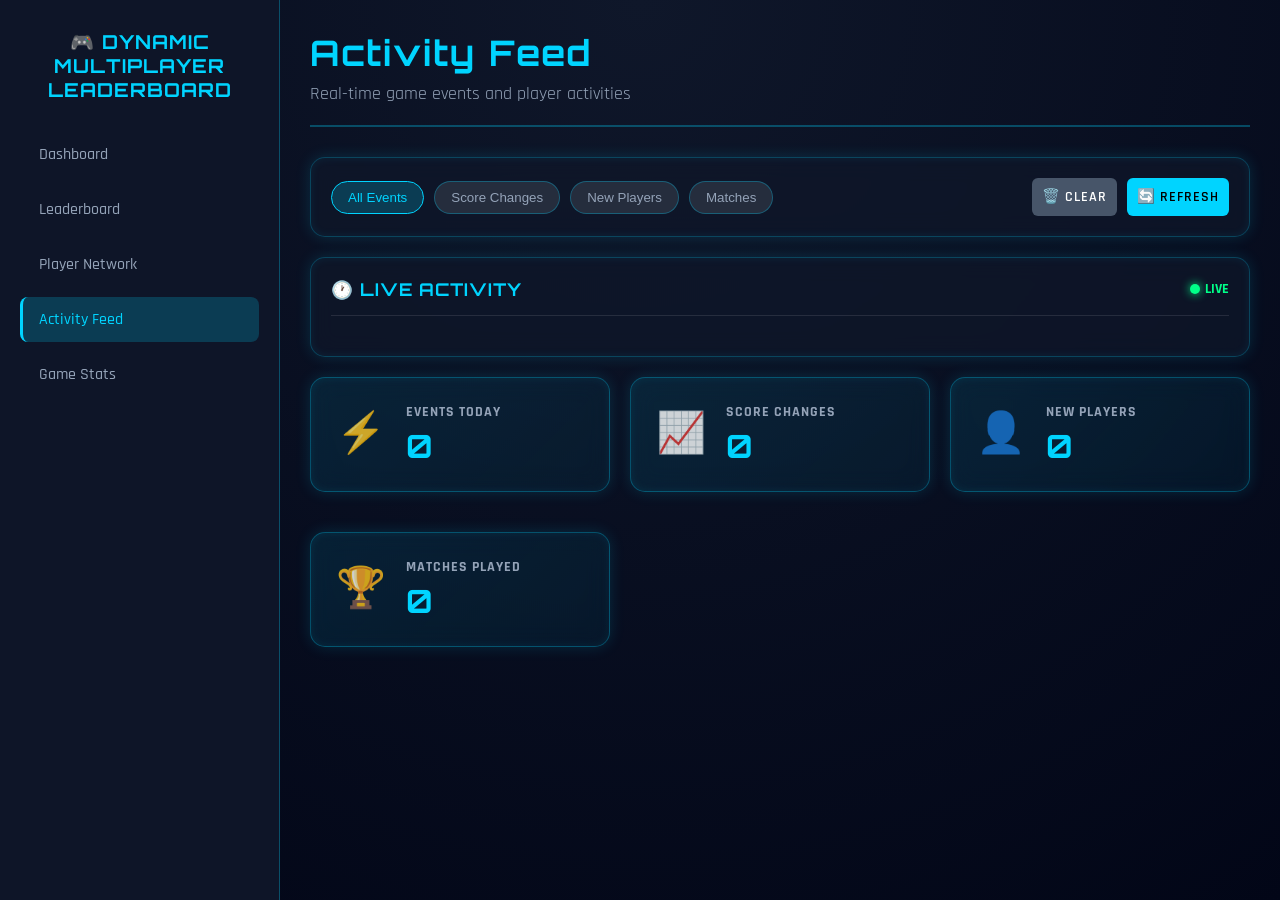
==== frontend/activity.html @ aacdef2e "Updated code for today's changes" ====
<!DOCTYPE html>
<html lang="en">
<head>
    <meta charset="UTF-8">
    <meta name="viewport" content="width=device-width, initial-scale=1.0">
    <title>🎮 DYNAMIC MULTIPLAYER LEADERBOARD - Activity Feed</title>
    <link rel="stylesheet" href="style.css">
    <link href="https://fonts.googleapis.com/css2?family=Orbitron:wght@400;600&family=Rajdhani:wght@400;600&display=swap" rel="stylesheet">
</head>
<body>
    <div class="dashboard-container">
        <!-- SIDEBAR -->
        <div class="sidebar">
            <h2>🎮 DYNAMIC MULTIPLAYER LEADERBOARD</h2>
            <nav>
                <a href="index.html" class="nav-link">Dashboard</a>
                <a href="leaderboard.html" class="nav-link">Leaderboard</a>
                <a href="network.html" class="nav-link">Player Network</a>
                <a href="activity.html" class="nav-link active">Activity Feed</a>
                <a href="stats.html" class="nav-link">Game Stats</a>
            </nav>
        </div>

        <!-- MAIN CONTENT -->
        <div class="main-content">
            <header class="page-header">
                <h1>Activity Feed</h1>
                <p>Real-time game events and player activities</p>
            </header>

            <!-- ACTIVITY CONTROLS -->
            <div class="card controls-card">
                <div class="activity-filters">
                    <button class="filter-btn active" data-filter="all">All Events</button>
                    <button class="filter-btn" data-filter="score">Score Changes</button>
                    <button class="filter-btn" data-filter="player">New Players</button>
                    <button class="filter-btn" data-filter="match">Matches</button>
                </div>
                <div class="control-buttons">
                    <button id="clear-activity-btn" class="btn secondary">🗑️ Clear</button>
                    <button id="refresh-activity-btn" class="btn primary">🔄 Refresh</button>
                </div>
            </div>

            <!-- ACTIVITY FEED -->
            <div class="card activity-card">
                <div class="card-header">
                    <h3>🕐 LIVE ACTIVITY</h3>
                    <div class="live-indicator">
                        <span class="dot"></span>
                        LIVE
                    </div>
                </div>
                <div class="activity-feed-full" id="activity-feed">
                    <!-- Populated by JavaScript -->
                </div>
            </div>

            <!-- ACTIVITY STATS -->
            <div class="stats-grid">
                <div class="card stat-card">
                    <div class="card-icon">⚡</div>
                    <div class="card-content">
                        <h3>Events Today</h3>
                        <div class="stat-value" id="events-today">0</div>
                    </div>
                </div>

                <div class="card stat-card">
                    <div class="card-icon">📈</div>
                    <div class="card-content">
                        <h3>Score Changes</h3>
                        <div class="stat-value" id="score-changes">0</div>
                    </div>
                </div>

                <div class="card stat-card">
                    <div class="card-icon">👤</div>
                    <div class="card-content">
                        <h3>New Players</h3>
                        <div class="stat-value" id="new-players">0</div>
                    </div>
                </div>

                <div class="card stat-card">
                    <div class="card-icon">🏆</div>
                    <div class="card-content">
                        <h3>Matches Played</h3>
                        <div class="stat-value" id="matches-played">0</div>
                    </div>
                </div>
            </div>
        </div>
    </div>

    <script src="script.js"></script>
</body>
</html>
---- frontend/style.css ----
* {
    margin: 0;
    padding: 0;
    box-sizing: border-box;
}

body {
    font-family: 'Rajdhani', sans-serif;
    background: radial-gradient(circle at top, #0f172a, #020617);
    color: #e2e8f0;
    min-height: 100vh;
}

/* DASHBOARD LAYOUT */

.dashboard-container {
    display: flex;
    min-height: 100vh;
}

.sidebar {
    width: 280px;
    background: rgba(15, 23, 42, 0.95);
    backdrop-filter: blur(20px);
    border-right: 1px solid rgba(0, 212, 255, 0.3);
    padding: 30px 20px;
    position: fixed;
    height: 100vh;
    overflow-y: auto;
    z-index: 100;
    transition: all 0.3s ease;
}

.sidebar h2 {
    font-family: 'Orbitron', sans-serif;
    font-size: 1.2em;
    color: #00d4ff;
    margin-bottom: 30px;
    text-align: center;
    letter-spacing: 1px;
}

.sidebar nav {
    display: flex;
    flex-direction: column;
    gap: 10px;
}

.nav-link {
    display: block;
    padding: 12px 16px;
    color: #94a3b8;
    text-decoration: none;
    border-radius: 8px;
    transition: all 0.3s ease;
    font-weight: 500;
    border-left: 3px solid transparent;
}

.nav-link:hover {
    background: rgba(0, 212, 255, 0.1);
    color: #00d4ff;
    transform: translateX(5px);
    border-left-color: #00d4ff;
}

.nav-link.active {
    background: rgba(0, 212, 255, 0.2);
    color: #00d4ff;
    border-left-color: #00d4ff;
}

.main-content {
    flex: 1;
    margin-left: 280px;
    padding: 30px;
    max-width: calc(100vw - 280px);
}

/* PAGE HEADER */

.page-header {
    margin-bottom: 30px;
    padding-bottom: 20px;
    border-bottom: 2px solid rgba(0, 212, 255, 0.3);
}

.page-header h1 {
    font-family: 'Orbitron', sans-serif;
    font-size: 2.2em;
    color: #00d4ff;
    margin-bottom: 8px;
    letter-spacing: 2px;
}

.page-header p {
    color: #94a3b8;
    font-size: 1.1em;
}

/* CARDS */

.card {
    background: rgba(15, 23, 42, 0.75);
    backdrop-filter: blur(12px);
    border-radius: 15px;
    padding: 20px;
    border: 1px solid rgba(0, 212, 255, 0.25);
    box-shadow:
        0 0 15px rgba(0, 212, 255, 0.15),
        inset 0 0 10px rgba(0, 212, 255, 0.08);
    transition: all 0.3s ease;
    margin-bottom: 20px;
}

.card:hover {
    box-shadow:
        0 0 25px rgba(0, 212, 255, 0.35),
        inset 0 0 15px rgba(0, 212, 255, 0.15);
    transform: translateY(-2px);
}

.card-header {
    display: flex;
    justify-content: space-between;
    align-items: center;
    margin-bottom: 20px;
    padding-bottom: 15px;
    border-bottom: 1px solid rgba(255, 255, 255, 0.1);
}

.card-header h3 {
    font-family: 'Orbitron', sans-serif;
    font-size: 1.1em;
    color: #00d4ff;
    letter-spacing: 1px;
}

/* STATS CARDS */

.stats-grid {
    display: grid;
    grid-template-columns: repeat(auto-fit, minmax(250px, 1fr));
    gap: 20px;
    margin-bottom: 30px;
}

.stat-card {
    display: flex;
    align-items: center;
    padding: 25px;
    background: linear-gradient(135deg, rgba(0, 212, 255, 0.1), rgba(0, 212, 255, 0.05));
    border: 1px solid rgba(0, 212, 255, 0.3);
}

.card-icon {
    font-size: 2.5em;
    margin-right: 20px;
    opacity: 0.8;
}

.card-content h3 {
    font-size: 0.9em;
    color: #94a3b8;
    margin-bottom: 5px;
    text-transform: uppercase;
    letter-spacing: 1px;
}

.stat-value {
    font-size: 2em;
    font-weight: bold;
    color: #00d4ff;
    font-family: 'Orbitron', sans-serif;
}

/* DASHBOARD GRID */

.dashboard-grid {
    display: grid;
    grid-template-columns: 1fr 1fr;
    gap: 20px;
}

.panel-card {
    padding: 25px;
}

.player-list {
    max-height: 300px;
    overflow-y: auto;
}

/* CONTROLS */

.controls-card {
    display: flex;
    justify-content: space-between;
    align-items: center;
    padding: 20px;
}

.control-buttons {
    display: flex;
    gap: 10px;
}

.button-group {
    display: flex;
    gap: 10px;
    flex-wrap: wrap;
}

/* CHARTS */

.charts-grid {
    display: grid;
    grid-template-columns: repeat(auto-fit, minmax(400px, 1fr));
    gap: 20px;
    margin-bottom: 30px;
}

.chart-card {
    padding: 25px;
}

.chart-container {
    height: 300px;
    position: relative;
}

/* NETWORK */

.network-container {
    position: relative;
    height: 600px;
}

.network-placeholder {
    position: absolute;
    top: 50%;
    left: 50%;
    transform: translate(-50%, -50%);
    text-align: center;
    color: #94a3b8;
}

.placeholder-content h4 {
    color: #00d4ff;
    margin-bottom: 10px;
}

.loading-spinner {
    width: 40px;
    height: 40px;
    border: 3px solid rgba(0, 212, 255, 0.3);
    border-top: 3px solid #00d4ff;
    border-radius: 50%;
    animation: spin 1s linear infinite;
    margin: 20px auto;
}

@keyframes spin {
    0% { transform: rotate(0deg); }
    100% { transform: rotate(360deg); }
}

.network-controls {
    display: flex;
    gap: 10px;
}

/* ACTIVITY */

.activity-feed-full {
    max-height: 600px;
    overflow-y: auto;
}

.activity-filters {
    display: flex;
    gap: 10px;
    flex-wrap: wrap;
}

.filter-btn {
    padding: 8px 16px;
    background: rgba(255, 255, 255, 0.1);
    border: 1px solid rgba(0, 212, 255, 0.3);
    color: #94a3b8;
    border-radius: 20px;
    cursor: pointer;
    transition: all 0.3s ease;
}

.filter-btn:hover,
.filter-btn.active {
    background: rgba(0, 212, 255, 0.2);
    color: #00d4ff;
    border-color: #00d4ff;
}

/* LEADERBOARD */

.leaderboard-container {
    background: rgba(15, 23, 42, 0.75);
    backdrop-filter: blur(12px);
    border-radius: 15px;
    padding: 25px;
    border: 1px solid rgba(0, 212, 255, 0.25);
    box-shadow:
        0 0 15px rgba(0, 212, 255, 0.15),
        inset 0 0 10px rgba(0, 212, 255, 0.08);
}

.leaderboard-header {
    display: flex;
    justify-content: space-between;
    align-items: center;
    margin-bottom: 20px;
    padding-bottom: 15px;
    border-bottom: 1px solid rgba(255, 255, 255, 0.1);
}

.leaderboard-header h2 {
    font-family: 'Orbitron', sans-serif;
    font-size: 1.5em;
    color: #00d4ff;
    letter-spacing: 1px;
}

.search-container {
    display: flex;
    gap: 10px;
    align-items: center;
}

.search-input {
    padding: 8px 12px;
    background: rgba(255, 255, 255, 0.1);
    border: 1px solid rgba(0, 212, 255, 0.3);
    border-radius: 6px;
    color: #e2e8f0;
    font-size: 0.9em;
}

.search-input::placeholder {
    color: #94a3b8;
}

.search-input:focus {
    outline: none;
    border-color: #00d4ff;
    box-shadow: 0 0 10px rgba(0, 212, 255, 0.3);
}

.leaderboard-table {
    width: 100%;
    border-collapse: collapse;
    margin-top: 20px;
}

.leaderboard-table th,
.leaderboard-table td {
    padding: 12px 15px;
    text-align: left;
    border-bottom: 1px solid rgba(255, 255, 255, 0.1);
}

.leaderboard-table th {
    background: rgba(0, 212, 255, 0.1);
    color: #00d4ff;
    font-weight: 600;
    text-transform: uppercase;
    font-size: 0.8em;
    letter-spacing: 1px;
}

.leaderboard-table tbody tr {
    transition: all 0.3s ease;
    position: relative;
}

.leaderboard-table tbody tr:hover {
    background: rgba(0, 212, 255, 0.05);
}

.rank-cell {
    font-weight: bold;
    color: #00d4ff;
    font-family: 'Orbitron', sans-serif;
}

.player-name {
    font-weight: 500;
    color: #e2e8f0;
}

.score-cell {
    font-weight: bold;
    color: #00d4ff;
    font-family: 'Orbitron', sans-serif;
}

.change-cell {
    font-weight: bold;
}

.change-up {
    color: #10b981;
}

.change-down {
    color: #ef4444;
}

.change-neutral {
    color: #94a3b8;
}

.player-row {
    transition: all 0.5s ease;
}

.player-row.moving-up {
    animation: moveUp 0.5s ease-out;
}

.player-row.moving-down {
    animation: moveDown 0.5s ease-out;
}

@keyframes moveUp {
    0% { transform: translateY(0); background: rgba(16, 185, 129, 0.2); }
    50% { transform: translateY(-10px); background: rgba(16, 185, 129, 0.3); }
    100% { transform: translateY(0); background: transparent; }
}

@keyframes moveDown {
    0% { transform: translateY(0); background: rgba(239, 68, 68, 0.2); }
    50% { transform: translateY(10px); background: rgba(239, 68, 68, 0.3); }
    100% { transform: translateY(0); background: transparent; }
}

/* MODAL */

.modal {
    display: none;
    position: fixed;
    z-index: 1000;
    left: 0;
    top: 0;
    width: 100%;
    height: 100%;
    background: rgba(0, 0, 0, 0.8);
    backdrop-filter: blur(5px);
}

.modal-content {
    background: rgba(15, 23, 42, 0.95);
    backdrop-filter: blur(20px);
    margin: 10% auto;
    padding: 30px;
    border: 1px solid rgba(0, 212, 255, 0.3);
    border-radius: 15px;
    width: 90%;
    max-width: 500px;
    box-shadow: 0 0 30px rgba(0, 212, 255, 0.3);
}

.modal-header {
    display: flex;
    justify-content: space-between;
    align-items: center;
    margin-bottom: 25px;
    padding-bottom: 15px;
    border-bottom: 1px solid rgba(255, 255, 255, 0.1);
}

.modal-header h2 {
    font-family: 'Orbitron', sans-serif;
    color: #00d4ff;
    font-size: 1.3em;
    letter-spacing: 1px;
}

.close {
    color: #94a3b8;
    font-size: 28px;
    font-weight: bold;
    cursor: pointer;
    transition: color 0.3s ease;
}

.close:hover {
    color: #ef4444;
}

.form-group {
    margin-bottom: 20px;
}

.form-group label {
    display: block;
    margin-bottom: 8px;
    color: #e2e8f0;
    font-weight: 500;
}

.form-group input {
    width: 100%;
    padding: 12px;
    background: rgba(255, 255, 255, 0.1);
    border: 1px solid rgba(0, 212, 255, 0.3);
    border-radius: 8px;
    color: #e2e8f0;
    font-size: 1em;
}

.form-group input:focus {
    outline: none;
    border-color: #00d4ff;
    box-shadow: 0 0 10px rgba(0, 212, 255, 0.3);
}

.form-group input::placeholder {
    color: #94a3b8;
}

/* BUTTONS */

.btn {
    padding: 12px 24px;
    border: none;
    border-radius: 8px;
    cursor: pointer;
    font-weight: 500;
    font-size: 0.9em;
    text-transform: uppercase;
    letter-spacing: 1px;
    transition: all 0.3s ease;
    display: inline-flex;
    align-items: center;
    gap: 8px;
}

.btn-primary {
    background: linear-gradient(135deg, #00d4ff, #0099cc);
    color: #ffffff;
    box-shadow: 0 4px 15px rgba(0, 212, 255, 0.3);
}

.btn-primary:hover {
    background: linear-gradient(135deg, #33e0ff, #00ccff);
    box-shadow: 0 6px 20px rgba(0, 212, 255, 0.5);
    transform: translateY(-2px);
}

.btn-secondary {
    background: rgba(255, 255, 255, 0.1);
    color: #94a3b8;
    border: 1px solid rgba(0, 212, 255, 0.3);
}

.btn-secondary:hover {
    background: rgba(0, 212, 255, 0.2);
    color: #00d4ff;
    border-color: #00d4ff;
    transform: translateY(-1px);
}

.btn-success {
    background: linear-gradient(135deg, #10b981, #059669);
    color: #ffffff;
    box-shadow: 0 4px 15px rgba(16, 185, 129, 0.3);
}

.btn-success:hover {
    background: linear-gradient(135deg, #34d399, #10b981);
    box-shadow: 0 6px 20px rgba(16, 185, 129, 0.5);
    transform: translateY(-2px);
}

.btn-danger {
    background: linear-gradient(135deg, #ef4444, #dc2626);
    color: #ffffff;
    box-shadow: 0 4px 15px rgba(239, 68, 68, 0.3);
}

.btn-danger:hover {
    background: linear-gradient(135deg, #f87171, #ef4444);
    box-shadow: 0 6px 20px rgba(239, 68, 68, 0.5);
    transform: translateY(-2px);
}

.btn-icon {
    padding: 8px 12px;
    font-size: 1.2em;
}

.btn-small {
    padding: 8px 16px;
    font-size: 0.8em;
}

/* RESPONSIVE */

@media (max-width: 768px) {
    .sidebar {
        width: 100%;
        height: auto;
        position: relative;
        padding: 20px;
    }

    .main-content {
        margin-left: 0;
        padding: 20px;
    }

    .dashboard-grid {
        grid-template-columns: 1fr;
    }

    .stats-grid {
        grid-template-columns: 1fr;
    }

    .charts-grid {
        grid-template-columns: 1fr;
    }

    .leaderboard-table {
        font-size: 0.9em;
    }

    .leaderboard-table th,
    .leaderboard-table td {
        padding: 8px 10px;
    }
}

@media (max-width: 480px) {
    .modal-content {
        margin: 5% auto;
        padding: 20px;
        width: 95%;
    }

    .btn {
        padding: 10px 20px;
        font-size: 0.8em;
    }

    .control-buttons {
        flex-direction: column;
        gap: 8px;
    }
}

/* PANELS */

.panel {
    background: rgba(15, 23, 42, 0.75);
    backdrop-filter: blur(12px);
    border-radius: 15px;
    padding: 20px;
    border: 1px solid rgba(0,212,255,0.25);
    box-shadow:
        0 0 15px rgba(0,212,255,0.15),
        inset 0 0 10px rgba(0,212,255,0.08);
    transition: 0.3s;
}

.panel:hover {
    box-shadow:
        0 0 25px rgba(0,212,255,0.35),
        inset 0 0 15px rgba(0,212,255,0.15);
}

.panel-header {
    display: flex;
    justify-content: space-between;
    align-items: center;
    margin-bottom: 20px;
    padding-bottom: 10px;
    border-bottom: 2px solid rgba(0, 212, 255, 0.3);
}

.panel-header h2 {
    font-family: 'Orbitron', sans-serif;
    font-size: 1.1em;
    letter-spacing: 2px;
    color: #00d4ff;
}

/* LIVE INDICATOR */

.live-indicator {
    display: flex;
    align-items: center;
    gap: 5px;
    color: #00ff88;
    font-size: 0.9em;
    font-weight: bold;
}

.dot {
    width: 10px;
    height: 10px;
    background: #00ff88;
    border-radius: 50%;
    box-shadow: 0 0 10px #00ff88;
    animation: pulse 1.5s infinite;
}

@keyframes pulse {
    0% { opacity: 1; transform: scale(1); }
    50% { opacity: 0.4; transform: scale(1.2); }
    100% { opacity: 1; transform: scale(1); }
}

/* TOP PLAYERS */

.player-card {
    display: flex;
    align-items: center;
    padding: 10px;
    background: rgba(255,255,255,0.03);
    border-radius: 10px;
    margin-bottom: 10px;
    border-left: 3px solid #00d4ff;
    transition: all 0.3s;
}

.player-card:hover {
    transform: translateX(6px);
    background: rgba(0,212,255,0.1);
}

.rank-badge {
    width: 30px;
    height: 30px;
    background: linear-gradient(45deg, #ffd700, #ffa500);
    border-radius: 50%;
    display: flex;
    align-items: center;
    justify-content: center;
    font-weight: bold;
    margin-right: 10px;
}

.player-info {
    flex: 1;
}

.player-name {
    font-weight: 600;
}

.player-score {
    color: #00d4ff;
    font-size: 0.9em;
}

/* LEADERBOARD */

.leaderboard-table {
    overflow-x: auto;
    max-height: 500px;
    overflow-y: auto;
}

table {
    width: 100%;
    border-collapse: collapse;
}

th {
    text-align: left;
    padding: 10px;
    background: rgba(0,212,255,0.2);
    font-weight: 600;
    position: sticky;
    top: 0;
    color: #00eaff;
    letter-spacing: 1px;
}

td {
    padding: 10px;
    border-bottom: 1px solid rgba(255,255,255,0.05);
}

tbody tr{
    transition: all 0.4s ease;
}

tr:hover {
    background: rgba(0,212,255,0.08);
    transform: scale(1.02);
}

.player-row {
    transition: transform 0.4s ease, background 0.3s ease;
}

.player-row:hover {
    background: rgba(255,255,255,0.05);
}

.rank-1 { color: #ffd700; font-weight: bold; }
.rank-2 { color: #c0c0c0; font-weight: bold; }
.rank-3 { color: #cd7f32; font-weight: bold; }

.status-online { color: #00ff88; }
.status-offline { color: #ff4444; }

/* BUTTONS */

.btn-score {
    background: transparent;
    border: 1px solid #00d4ff;
    color: #00d4ff;
    padding: 5px 10px;
    border-radius: 5px;
    cursor: pointer;
    transition: all 0.3s;
}

.btn-score:hover {
    background: #00d4ff;
    color: #000;
    box-shadow: 0 0 10px #00d4ff;
}

.btn {
    padding: 10px;
    border: none;
    border-radius: 6px;
    cursor: pointer;
    font-family: 'Rajdhani', sans-serif;
    font-weight: 600;
    transition: all 0.3s;
}

.btn.primary {
    background: #00d4ff;
    color: #000;
}

.btn.success {
    background: #00ff88;
    color: #000;
}

.btn.secondary {
    background: #475569;
    color: #fff;
}

.btn:hover {
    transform: translateY(-2px);
    box-shadow: 0 0 15px rgba(0,212,255,0.4);
}

/* ACTIVITY FEED */

.activity-feed {
    max-height: 300px;
    overflow-y: auto;
    margin-bottom: 20px;
}

.activity-item {
    padding: 10px;
    border-left: 3px solid #00d4ff;
    background: rgba(255,255,255,0.02);
    margin-bottom: 10px;
    font-size: 0.9em;
}

.activity-time {
    color: #94a3b8;
    font-size: 0.8em;
    display: block;
    margin-top: 5px;
}

.activity-gain { color: #00ff88; }
.activity-loss { color: #ff4d4d; }

/* CONTROL PANEL */

.control-panel {
    margin-top: 20px;
    padding-top: 20px;
    border-top: 1px solid rgba(255,255,255,0.1);
}

.button-group {
    display: grid;
    grid-template-columns: 1fr 1fr;
    gap: 10px;
    margin: 15px 0;
}

.stats-box {
    background: rgba(0,0,0,0.3);
    padding: 15px;
    border-radius: 10px;
}

.stats-box h4 {
    color: #00d4ff;
    margin-bottom: 10px;
}

.stats-box p { margin: 5px 0; }

.stats-box span {
    float: right;
    color: #fff;
    font-weight: bold;
}

/* MODAL */

.modal {
    display: block;
    opacity: 0;
    pointer-events: none;
    position: fixed;
    z-index: 1000;
    left: 0;
    top: 0;
    width: 100%;
    height: 100%;
    background: rgba(0,0,0,0.8);
    transition: opacity 0.2s ease;
}

.modal.open {
    opacity: 1;
    pointer-events: auto;
}

.modal-content {
    background: #0f172a;
    margin: 15% auto;
    padding: 20px;
    border: 1px solid #00d4ff;
    width: 400px;
    border-radius: 10px;
}

.close {
    color: #fff;
    float: right;
    font-size: 28px;
    cursor: pointer;
}

.close:hover { color: #00d4ff; }

.form-group { margin-bottom: 15px; }

.form-group label {
    display: block;
    margin-bottom: 5px;
}

.form-group input {
    width: 100%;
    padding: 8px;
    background: rgba(255,255,255,0.1);
    border: 1px solid #333;
    color: #fff;
    border-radius: 5px;
}

/* SEARCH */

.search-box input {
    padding: 5px 10px;
    background: rgba(255,255,255,0.1);
    border: 1px solid #00d4ff;
    color: #fff;
    border-radius: 20px;
}

/* RESPONSIVE */

@media (max-width: 1200px) {
    .main-dashboard {
        grid-template-columns: 1fr;
    }

    .panel {
        margin-bottom: 20px;
    }
}

/* SCROLLBAR */

::-webkit-scrollbar {
    width: 8px;
    height: 8px;
}

::-webkit-scrollbar-track {
    background: rgba(255,255,255,0.05);
}

::-webkit-scrollbar-thumb {
    background: #00d4ff;
    border-radius: 4px;
}

::-webkit-scrollbar-thumb:hover {
    background: #00a3cc;
}

/* SCORE POPUP */

.score-popup{
    position:fixed;
    bottom:40px;
    right:40px;
    background:#00ff88;
    color:#000;
    padding:10px 18px;
    border-radius:10px;
    font-weight:bold;
    animation:popup 1.5s forwards;
}

@keyframes popup{
    0%{opacity:0;transform:translateY(20px);}
    50%{opacity:1;}
    100%{opacity:0;transform:translateY(-20px);}
}

.score-up{
    animation:scoreUp 0.6s;
    color:#00ff88;
}

.score-down{
    animation:scoreDown 0.6s;
    color:#ff5555;
}

@keyframes scoreUp{
    0%{transform:scale(1);}
    50%{transform:scale(1.3);}
    100%{transform:scale(1);}
}

@keyframes scoreDown{
    0%{transform:scale(1);}
    50%{transform:scale(1.3);}
    100%{transform:scale(1);}
}

.activity-feed{
    max-height:300px;
    overflow-y:auto;
}

.activity-item{
    padding:10px;
    border-left:3px solid #00d4ff;
    background:rgba(255,255,255,0.03);
    margin-bottom:8px;
    font-size:0.9em;
    animation:fadeIn 0.3s ease;
}

@keyframes fadeIn{
    from{opacity:0;transform:translateX(-5px);}
    to{opacity:1;transform:translateX(0);}
}
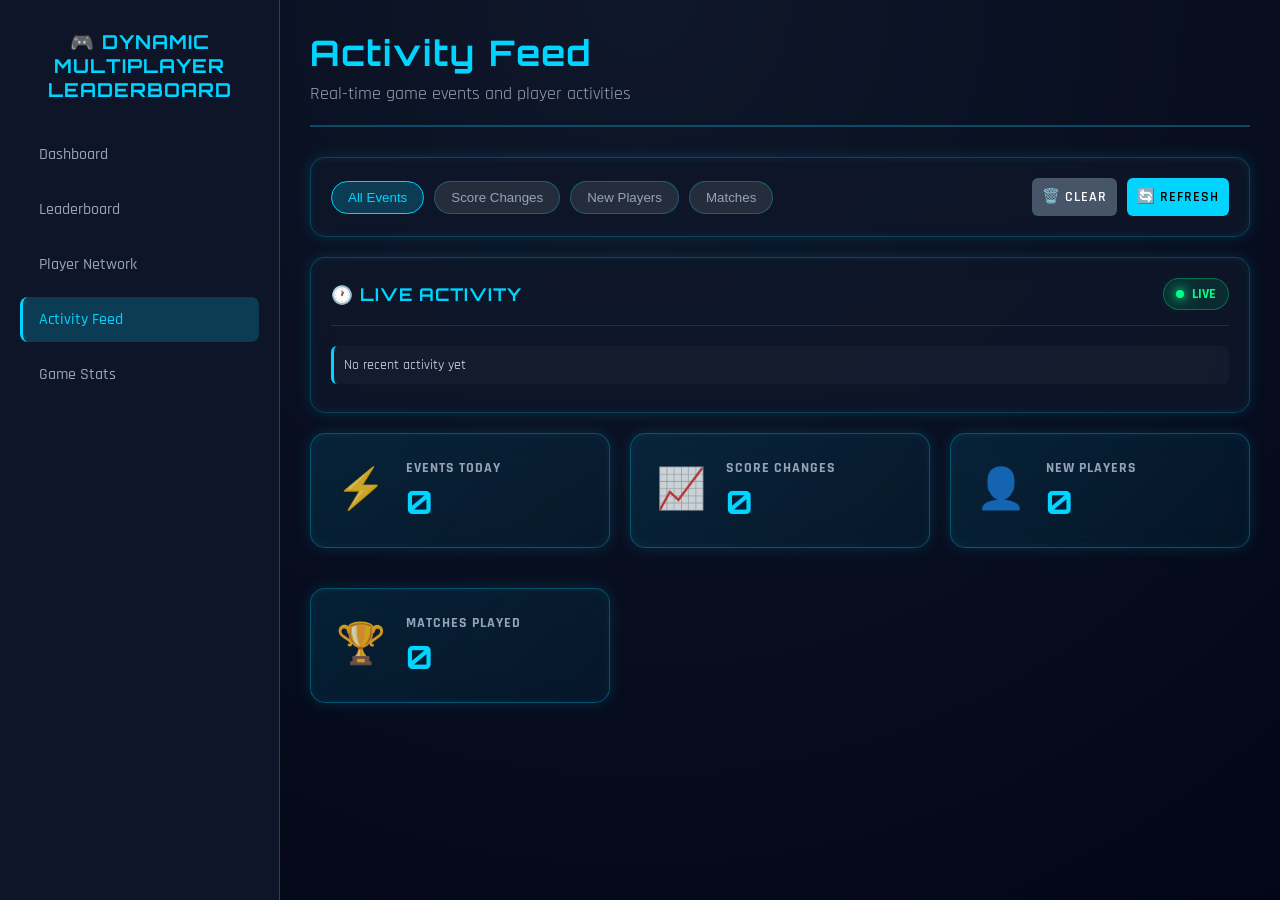
==== commit ba59f170: "Changed the .cpp codes to sim[ple ones" ====
--- a/frontend/activity.html
+++ b/frontend/activity.html
@@ -94,5 +94,6 @@
     </div>
 
     <script src="script.js"></script>
+    <script src="activity.js"></script>
 </body>
 </html>
--- a/frontend/style.css
+++ b/frontend/style.css
@@ -136,6 +136,23 @@
     letter-spacing: 1px;
 }
 
+.header-right {
+    display: flex;
+    align-items: center;
+    gap: 20px;
+}
+
+.last-updated {
+    font-size: 0.85em;
+    color: #94a3b8;
+    font-weight: 500;
+}
+
+.last-updated #update-time {
+    color: #00d4ff;
+    font-weight: bold;
+}
+
 /* STATS CARDS */
 
 .stats-grid {
@@ -358,6 +375,17 @@
     width: 100%;
     border-collapse: collapse;
     margin-top: 20px;
+    background: linear-gradient(135deg, rgba(0, 212, 255, 0.02) 0%, rgba(0, 255, 136, 0.02) 50%, rgba(0, 212, 255, 0.02) 100%);
+    background-size: 200% 200%;
+    animation: tableGlow 8s ease-in-out infinite;
+    border-radius: 8px;
+    overflow: hidden;
+}
+
+@keyframes tableGlow {
+    0% { background-position: 0% 50%; }
+    50% { background-position: 100% 50%; }
+    100% { background-position: 0% 50%; }
 }
 
 .leaderboard-table th,
@@ -389,6 +417,26 @@
     font-weight: bold;
     color: #00d4ff;
     font-family: 'Orbitron', sans-serif;
+    position: relative;
+}
+
+.rank-cell::before {
+    content: '';
+    position: absolute;
+    top: 50%;
+    left: 50%;
+    width: 20px;
+    height: 20px;
+    background: radial-gradient(circle, rgba(0, 212, 255, 0.2) 0%, transparent 70%);
+    border-radius: 50%;
+    transform: translate(-50%, -50%);
+    animation: rankPulse 3s ease-in-out infinite;
+    pointer-events: none;
+}
+
+@keyframes rankPulse {
+    0%, 100% { opacity: 0.3; transform: translate(-50%, -50%) scale(0.8); }
+    50% { opacity: 0.6; transform: translate(-50%, -50%) scale(1.2); }
 }
 
 .player-name {
@@ -440,6 +488,50 @@
     0% { transform: translateY(0); background: rgba(239, 68, 68, 0.2); }
     50% { transform: translateY(10px); background: rgba(239, 68, 68, 0.3); }
     100% { transform: translateY(0); background: transparent; }
+}
+
+/* SCORE CHANGE ANIMATIONS */
+.score-up {
+    animation: scoreFlashUp 1s ease-out;
+}
+
+.score-down {
+    animation: scoreFlashDown 1s ease-out;
+}
+
+@keyframes scoreFlashUp {
+    0% { background: rgba(16, 185, 129, 0.3); color: #10b981; transform: scale(1.05); }
+    50% { background: rgba(16, 185, 129, 0.5); color: #10b981; transform: scale(1.1); }
+    100% { background: transparent; color: #00d4ff; transform: scale(1); }
+}
+
+@keyframes scoreFlashDown {
+    0% { background: rgba(239, 68, 68, 0.3); color: #ef4444; transform: scale(1.05); }
+    50% { background: rgba(239, 68, 68, 0.5); color: #ef4444; transform: scale(1.1); }
+    100% { background: transparent; color: #00d4ff; transform: scale(1); }
+}
+
+/* FLOATING SCORE CHANGES */
+.score-change-float {
+    position: absolute;
+    font-weight: bold;
+    font-size: 14px;
+    pointer-events: none;
+    animation: floatUp 1.5s ease-out forwards;
+    z-index: 10;
+}
+
+.score-change-float.up {
+    color: #10b981;
+}
+
+.score-change-float.down {
+    color: #ef4444;
+}
+
+@keyframes floatUp {
+    0% { opacity: 1; transform: translateY(0) scale(1); }
+    100% { opacity: 0; transform: translateY(-30px) scale(1.2); }
 }
 
 /* MODAL */
@@ -699,25 +791,67 @@
 .live-indicator {
     display: flex;
     align-items: center;
-    gap: 5px;
+    gap: 8px;
     color: #00ff88;
     font-size: 0.9em;
     font-weight: bold;
+    background: rgba(0, 255, 136, 0.1);
+    padding: 6px 12px;
+    border-radius: 20px;
+    border: 1px solid rgba(0, 255, 136, 0.3);
+    animation: liveGlow 2s ease-in-out infinite alternate;
 }
 
 .dot {
-    width: 10px;
-    height: 10px;
+    width: 8px;
+    height: 8px;
     background: #00ff88;
     border-radius: 50%;
-    box-shadow: 0 0 10px #00ff88;
-    animation: pulse 1.5s infinite;
+    box-shadow: 0 0 10px #00ff88, 0 0 20px #00ff88;
+    animation: pulse 1s infinite ease-in-out;
+}
+
+@keyframes liveGlow {
+    0% { box-shadow: 0 0 5px rgba(0, 255, 136, 0.3); }
+    100% { box-shadow: 0 0 15px rgba(0, 255, 136, 0.5), 0 0 25px rgba(0, 255, 136, 0.2); }
 }
 
 @keyframes pulse {
-    0% { opacity: 1; transform: scale(1); }
-    50% { opacity: 0.4; transform: scale(1.2); }
-    100% { opacity: 1; transform: scale(1); }
+    0% { opacity: 1; transform: scale(1); box-shadow: 0 0 10px #00ff88, 0 0 20px #00ff88; }
+    50% { opacity: 0.7; transform: scale(1.4); box-shadow: 0 0 15px #00ff88, 0 0 30px #00ff88; }
+    100% { opacity: 1; transform: scale(1); box-shadow: 0 0 10px #00ff88, 0 0 20px #00ff88; }
+}
+
+/* LEADERBOARD UPDATING ANIMATION */
+.leaderboard-card.updating {
+    animation: leaderboardUpdate 0.5s ease-out;
+    box-shadow: 0 0 30px rgba(0, 212, 255, 0.3), inset 0 0 30px rgba(0, 212, 255, 0.1);
+}
+
+@keyframes leaderboardUpdate {
+    0% { box-shadow: 0 0 0 rgba(0, 212, 255, 0.3), inset 0 0 0 rgba(0, 212, 255, 0.1); }
+    50% { box-shadow: 0 0 40px rgba(0, 212, 255, 0.5), inset 0 0 40px rgba(0, 212, 255, 0.2); }
+    100% { box-shadow: 0 0 30px rgba(0, 212, 255, 0.3), inset 0 0 30px rgba(0, 212, 255, 0.1); }
+}
+
+/* ROW ENTRANCE ANIMATION */
+.player-row.new-row {
+    animation: rowEntrance 0.6s ease-out;
+}
+
+@keyframes rowEntrance {
+    0% {
+        opacity: 0;
+        transform: translateX(-20px) scale(0.95);
+    }
+    50% {
+        opacity: 0.7;
+        transform: translateX(5px) scale(1.02);
+    }
+    100% {
+        opacity: 1;
+        transform: translateX(0) scale(1);
+    }
 }
 
 /* TOP PLAYERS */
@@ -862,6 +996,101 @@
 .btn:hover {
     transform: translateY(-2px);
     box-shadow: 0 0 15px rgba(0,212,255,0.4);
+}
+
+/* ACTIVITY FEED */
+
+.activity-feed {
+    max-height: 300px;
+    overflow-y: auto;
+}
+
+.activity-item {
+    padding: 10px 12px;
+    margin-bottom: 8px;
+    border-radius: 6px;
+    background: rgba(255, 255, 255, 0.03);
+    border-left: 3px solid rgba(0, 212, 255, 0.3);
+    transition: all 0.3s ease;
+    font-size: 0.9em;
+}
+
+.activity-item:hover {
+    background: rgba(0, 212, 255, 0.05);
+    border-left-color: #00d4ff;
+    transform: translateX(2px);
+}
+
+.activity-item.activity-gain {
+    border-left-color: #10b981;
+    background: rgba(16, 185, 129, 0.05);
+}
+
+.activity-item.activity-loss {
+    border-left-color: #ef4444;
+    background: rgba(239, 68, 68, 0.05);
+}
+
+/* TOP PLAYERS */
+
+.top-player-item {
+    display: grid;
+    grid-template-columns: auto 1fr auto;
+    align-items: center;
+    gap: 12px;
+    padding: 14px 16px;
+    margin-bottom: 10px;
+    border-radius: 12px;
+    background: rgba(255, 255, 255, 0.03);
+    border: 1px solid rgba(255, 255, 255, 0.08);
+    transition: all 0.3s ease;
+    font-size: 0.9em;
+}
+
+.top-player-item:hover {
+    background: rgba(0, 212, 255, 0.05);
+    border-color: rgba(0, 212, 255, 0.3);
+    transform: translateY(-1px);
+    box-shadow: 0 4px 12px rgba(0, 212, 255, 0.15);
+}
+
+.top-player-item.score-up {
+    animation: topPlayerGlowUp 1s ease-out;
+}
+
+.top-player-item.score-down {
+    animation: topPlayerGlowDown 1s ease-out;
+}
+
+@keyframes topPlayerGlowUp {
+    0% { box-shadow: 0 0 0 rgba(16, 185, 129, 0.4); }
+    50% { box-shadow: 0 0 20px rgba(16, 185, 129, 0.6); }
+    100% { box-shadow: 0 0 0 rgba(16, 185, 129, 0); }
+}
+
+@keyframes topPlayerGlowDown {
+    0% { box-shadow: 0 0 0 rgba(239, 68, 68, 0.4); }
+    50% { box-shadow: 0 0 20px rgba(239, 68, 68, 0.6); }
+    100% { box-shadow: 0 0 0 rgba(239, 68, 68, 0); }
+}
+
+.top-player-item span:first-child {
+    font-weight: bold;
+    color: #00d4ff;
+    font-family: 'Orbitron', sans-serif;
+    min-width: 40px;
+    text-align: center;
+}
+
+.top-player-item span:nth-child(2) {
+    font-weight: 600;
+    color: #e2e8f0;
+}
+
+.top-player-item span:last-child {
+    font-weight: 700;
+    color: #00ff88;
+    font-family: 'Orbitron', sans-serif;
 }
 
 /* ACTIVITY FEED */
